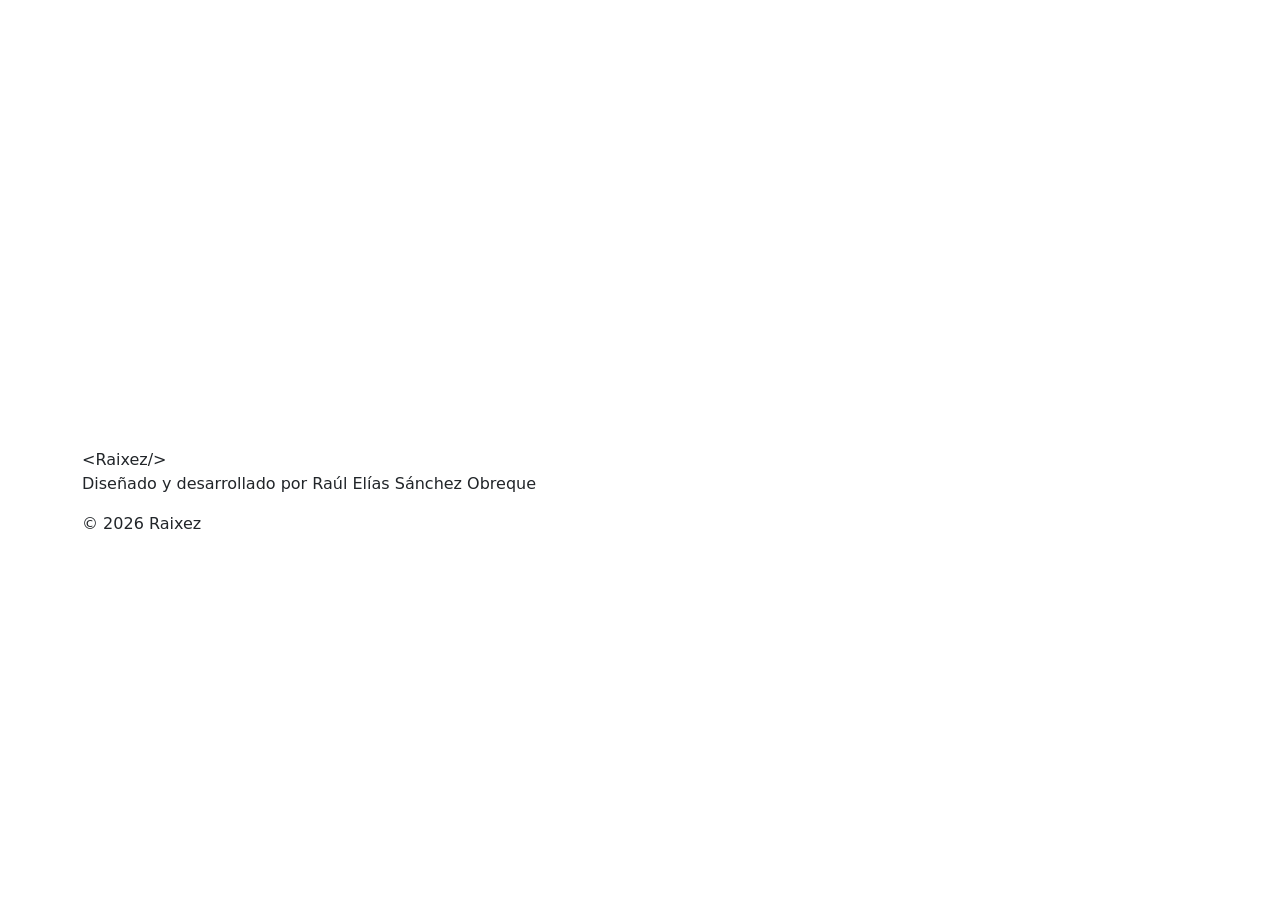
==== contacto.html @ 7dedda92 "fnhvgjksngjknk" ====
<!DOCTYPE html>
<html lang="es">
<head>

    <meta charset="UTF-8">
    <meta name="viewport" content="width=device-width, initial-scale=1.0">

    <title>Contacto | Raixez</title>

    <link
        href="https://fonts.googleapis.com/css2?family=Poppins:wght@300;400;500;600;700;800&display=swap"
        rel="stylesheet"
    >

    <link
        href="https://cdn.jsdelivr.net/npm/bootstrap@5.3.8/dist/css/bootstrap.min.css"
        rel="stylesheet"
        integrity="sha384-sRIl4kxILFvY47J16cr9ZwB07vP4J8+LH7qKQnuqkuIAvNWLzeN8tE5YBujZqJLB"
        crossorigin="anonymous"
    >

    <link
        href="https://cdn.jsdelivr.net/npm/aos@2.3.4/dist/aos.css"
        rel="stylesheet"
    >

    <link rel="stylesheet" href="css/style.css">

</head>

<body data-page="contacto">

    <nav class="navbar navbar-expand-lg navbar-dark fixed-top" id="mainNavbar">

        <div class="container">

            <a class="navbar-brand logo" href="index.html">
                <span>&lt;</span>Raixez<span>/&gt;</span>
            </a>

            <button
                class="navbar-toggler"
                type="button"
                data-bs-toggle="collapse"
                data-bs-target="#menuNavegacion"
            >
                <span class="navbar-toggler-icon"></span>
            </button>

            <div class="collapse navbar-collapse" id="menuNavegacion">

                <ul class="navbar-nav ms-auto">

                    <li class="nav-item">
                        <a class="nav-link" data-page-link="inicio" href="index.html">Inicio</a>
                    </li>

                    <li class="nav-item">
                        <a class="nav-link" data-page-link="sobre-mi" href="sobre-mi.html">Sobre mí</a>
                    </li>

                    <li class="nav-item">
                        <a class="nav-link" data-page-link="habilidades" href="habilidades.html">Habilidades</a>
                    </li>

                    <li class="nav-item">
                        <a class="nav-link" data-page-link="estudios" href="estudios.html">Estudios</a>
                    </li>

                    <li class="nav-item">
                        <a class="nav-link" data-page-link="proyectos" href="proyectos.html">Proyectos</a>
                    </li>

                    <li class="nav-item">
                        <a class="nav-link" data-page-link="galeria" href="galeria.html">Galería</a>
                    </li>

                    <li class="nav-item">
                        <a class="nav-link" data-page-link="contacto" href="contacto.html">Contacto</a>
                    </li>

                </ul>

            </div>

        </div>

    </nav>


    <main class="page-main">

        <section class="content-page">

            <div class="container">

                <div class="page-header" data-aos="fade-down">

                    <p>06 — CONTACTO</p>

                    <h1>
                        Hablemos
                    </h1>

                </div>


                <div class="row g-5 align-items-center">


                    <div
                        class="col-lg-5"
                        data-aos="fade-right"
                    >

                        <div class="contact-intro">

                            <h2>
                                ¿Tienes algún proyecto?
                            </h2>

                            <p>
                                Puedes contactarme a través de
                                cualquiera de mis medios de contacto.
                            </p>

                        </div>

                    </div>


                    <div
                        class="col-lg-7"
                        data-aos="fade-left"
                    >

                        <div class="contact-list">


                            <a
                                href="mailto:raixez.dev@gmail.com"
                                class="contact-card"
                            >

                                <span>
                                    📧
                                </span>

                                <div>

                                    <small>
                                        Gmail
                                    </small>

                                    <p>
                                        raixez.dev@gmail.com
                                    </p>

                                </div>

                            </a>


                            <a
                                href="#"
                                class="contact-card"
                            >

                                <span>
                                    📷
                                </span>

                                <div>

                                    <small>
                                        Instagram
                                    </small>

                                    <p>
                                        @raixez.dev
                                    </p>

                                </div>

                            </a>


                            <a
                                href="#"
                                class="contact-card"
                            >

                                <span>
                                    📘
                                </span>

                                <div>

                                    <small>
                                        Facebook
                                    </small>

                                    <p>
                                        Raixez Dev
                                    </p>

                                </div>

                            </a>


                            <a
                                href="tel:+56912345678"
                                class="contact-card"
                            >

                                <span>
                                    📱
                                </span>

                                <div>

                                    <small>
                                        Teléfono
                                    </small>

                                    <p>
                                        +56 9 1234 5678
                                    </p>

                                </div>

                            </a>

                        </div>

                    </div>

                </div>

            </div>

        </section>

    </main>


    <footer>

        <div class="container">

            <div class="footer-logo">
                &lt;Raixez/&gt;
            </div>

            <p>
                Diseñado y desarrollado por Raúl Elías Sánchez Obreque
            </p>

            <p id="copyright">
                © 2026 Raixez
            </p>

        </div>

    </footer>


    <script
        src="https://cdn.jsdelivr.net/npm/bootstrap@5.3.8/dist/js/bootstrap.bundle.min.js"
        integrity="sha384-FKyoEForCGlyvwx9Hj09JcYn3nv7wiPVlz7YYwJrWVcXK/BmnVDxM+D2scQbITxI"
        crossorigin="anonymous"
    ></script>

    <script src="https://cdn.jsdelivr.net/npm/aos@2.3.4/dist/aos.js"></script>

    <script src="js/script.js"></script>

</body>
</html>
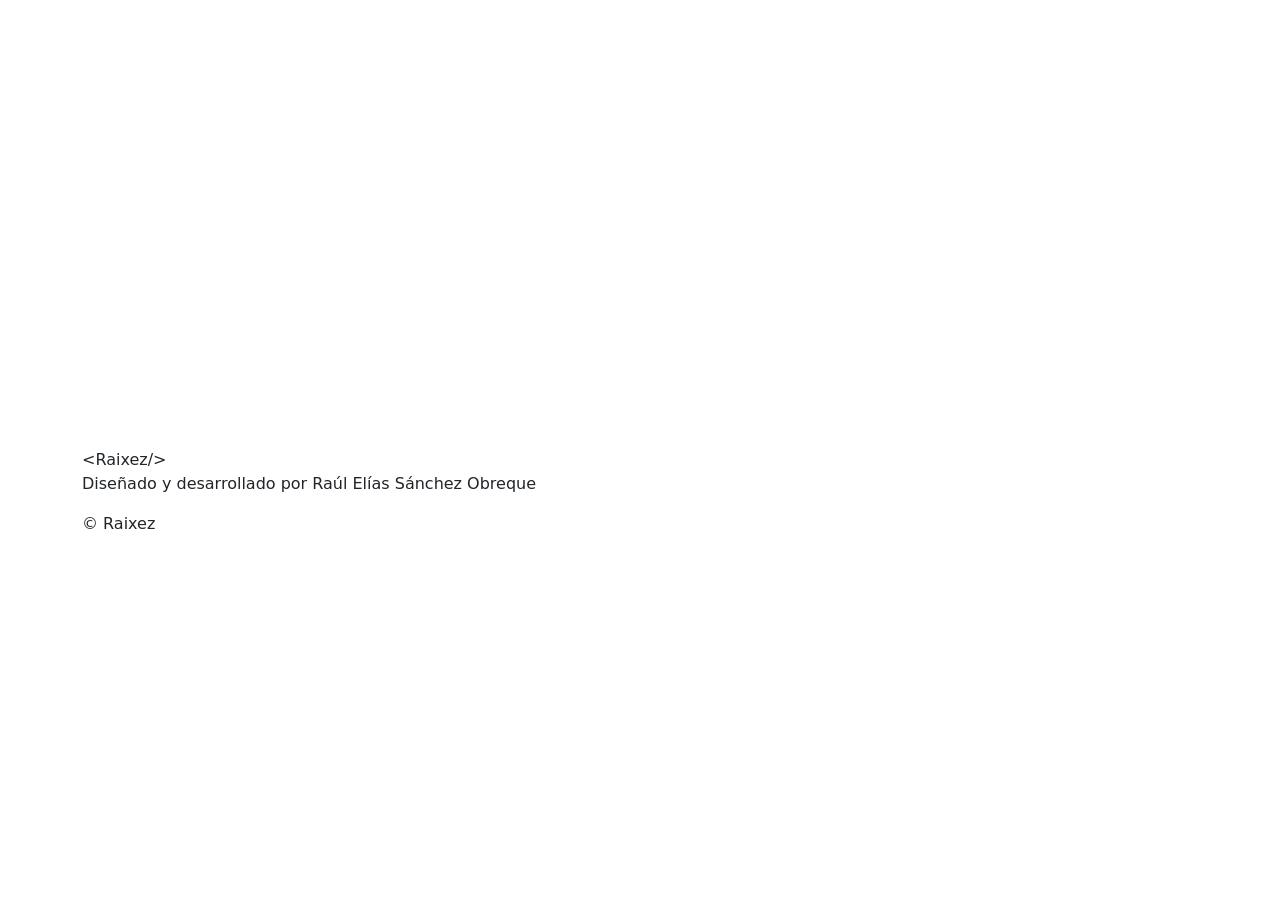
==== commit 8800863c: "FBGGSERG" ====
--- a/contacto.html
+++ b/contacto.html
@@ -1,280 +1,119 @@
 <!DOCTYPE html>
 <html lang="es">
 <head>
+  <meta charset="UTF-8">
+  <meta name="viewport" content="width=device-width, initial-scale=1.0">
 
-    <meta charset="UTF-8">
-    <meta name="viewport" content="width=device-width, initial-scale=1.0">
+  <title>Contacto | Raixez</title>
 
-    <title>Contacto | Raixez</title>
+  <link href="https://fonts.googleapis.com/css2?family=Poppins:wght@300;400;500;600;700;800&display=swap" rel="stylesheet">
+  <link href="https://cdn.jsdelivr.net/npm/bootstrap@5.3.3/dist/css/bootstrap.min.css" rel="stylesheet">
+  <link href="https://cdn.jsdelivr.net/npm/aos@2.3.4/dist/aos.css" rel="stylesheet">
 
-    <link
-        href="https://fonts.googleapis.com/css2?family=Poppins:wght@300;400;500;600;700;800&display=swap"
-        rel="stylesheet"
-    >
-
-    <link
-        href="https://cdn.jsdelivr.net/npm/bootstrap@5.3.8/dist/css/bootstrap.min.css"
-        rel="stylesheet"
-        integrity="sha384-sRIl4kxILFvY47J16cr9ZwB07vP4J8+LH7qKQnuqkuIAvNWLzeN8tE5YBujZqJLB"
-        crossorigin="anonymous"
-    >
-
-    <link
-        href="https://cdn.jsdelivr.net/npm/aos@2.3.4/dist/aos.css"
-        rel="stylesheet"
-    >
-
-    <link rel="stylesheet" href="css/style.css">
-
+  <link rel="stylesheet" href="css/style.css">
 </head>
 
 <body data-page="contacto">
 
-    <nav class="navbar navbar-expand-lg navbar-dark fixed-top" id="mainNavbar">
+  <nav class="navbar navbar-expand-lg navbar-dark fixed-top" id="mainNavbar">
+    <div class="container">
 
-        <div class="container">
+      <a class="navbar-brand logo" href="index.html">
+        <span>&lt;</span>Raixez<span>/&gt;</span>
+      </a>
 
-            <a class="navbar-brand logo" href="index.html">
-                <span>&lt;</span>Raixez<span>/&gt;</span>
-            </a>
+      <button class="navbar-toggler" type="button" data-bs-toggle="collapse" data-bs-target="#menuNavegacion">
+        <span class="navbar-toggler-icon"></span>
+      </button>
 
-            <button
-                class="navbar-toggler"
-                type="button"
-                data-bs-toggle="collapse"
-                data-bs-target="#menuNavegacion"
-            >
-                <span class="navbar-toggler-icon"></span>
-            </button>
+      <div class="collapse navbar-collapse" id="menuNavegacion">
+        <ul class="navbar-nav ms-auto">
+          <li class="nav-item"><a class="nav-link" data-page-link="inicio" href="index.html">Inicio</a></li>
+          <li class="nav-item"><a class="nav-link" data-page-link="sobre-mi" href="sobre-mi.html">Sobre mí</a></li>
+          <li class="nav-item"><a class="nav-link" data-page-link="habilidades" href="habilidades.html">Habilidades</a></li>
+          <li class="nav-item"><a class="nav-link" data-page-link="estudios" href="estudios.html">Estudios</a></li>
+          <li class="nav-item"><a class="nav-link" data-page-link="proyectos" href="proyectos.html">Proyectos</a></li>
+          <li class="nav-item"><a class="nav-link" data-page-link="galeria" href="galeria.html">Galería</a></li>
+          <li class="nav-item"><a class="nav-link" data-page-link="contacto" href="contacto.html">Contacto</a></li>
+        </ul>
+      </div>
 
-            <div class="collapse navbar-collapse" id="menuNavegacion">
+    </div>
+  </nav>
 
-                <ul class="navbar-nav ms-auto">
+  <main class="page-main">
+    <section class="content-page">
+      <div class="container">
 
-                    <li class="nav-item">
-                        <a class="nav-link" data-page-link="inicio" href="index.html">Inicio</a>
-                    </li>
+        <div class="page-header" data-aos="fade-down">
+          <p>06 — CONTACTO</p>
+          <h1>Hablemos</h1>
+        </div>
 
-                    <li class="nav-item">
-                        <a class="nav-link" data-page-link="sobre-mi" href="sobre-mi.html">Sobre mí</a>
-                    </li>
+        <div class="row g-5 align-items-center">
 
-                    <li class="nav-item">
-                        <a class="nav-link" data-page-link="habilidades" href="habilidades.html">Habilidades</a>
-                    </li>
+          <div class="col-lg-5" data-aos="fade-right">
+            <div class="contact-intro">
+              <h2>¿Tienes algún proyecto?</h2>
+              <p>Puedes contactarme a través de cualquiera de mis medios de contacto.</p>
+            </div>
+          </div>
 
-                    <li class="nav-item">
-                        <a class="nav-link" data-page-link="estudios" href="estudios.html">Estudios</a>
-                    </li>
+          <div class="col-lg-7" data-aos="fade-left">
+            <div class="contact-list">
 
-                    <li class="nav-item">
-                        <a class="nav-link" data-page-link="proyectos" href="proyectos.html">Proyectos</a>
-                    </li>
+              <a href="mailto:raixez.dev@gmail.com" class="contact-card">
+                <span>📧</span>
+                <div>
+                  <small>Gmail</small>
+                  <p>raixez.dev@gmail.com</p>
+                </div>
+              </a>
 
-                    <li class="nav-item">
-                        <a class="nav-link" data-page-link="galeria" href="galeria.html">Galería</a>
-                    </li>
+              <a href="#" class="contact-card">
+                <span>📷</span>
+                <div>
+                  <small>Instagram</small>
+                  <p>@raixez.dev</p>
+                </div>
+              </a>
 
-                    <li class="nav-item">
-                        <a class="nav-link" data-page-link="contacto" href="contacto.html">Contacto</a>
-                    </li>
+              <a href="#" class="contact-card">
+                <span>📘</span>
+                <div>
+                  <small>Facebook</small>
+                  <p>Raixez Dev</p>
+                </div>
+              </a>
 
-                </ul>
+              <a href="tel:+56912345678" class="contact-card">
+                <span>📱</span>
+                <div>
+                  <small>Teléfono</small>
+                  <p>+56 9 1234 5678</p>
+                </div>
+              </a>
 
             </div>
+          </div>
 
         </div>
 
-    </nav>
+      </div>
+    </section>
+  </main>
 
+  <footer>
+    <div class="container">
+      <div class="footer-logo">&lt;Raixez/&gt;</div>
+      <p>Diseñado y desarrollado por Raúl Elías Sánchez Obreque</p>
+      <p id="copyright">© Raixez</p>
+    </div>
+  </footer>
 
-    <main class="page-main">
-
-        <section class="content-page">
-
-            <div class="container">
-
-                <div class="page-header" data-aos="fade-down">
-
-                    <p>06 — CONTACTO</p>
-
-                    <h1>
-                        Hablemos
-                    </h1>
-
-                </div>
-
-
-                <div class="row g-5 align-items-center">
-
-
-                    <div
-                        class="col-lg-5"
-                        data-aos="fade-right"
-                    >
-
-                        <div class="contact-intro">
-
-                            <h2>
-                                ¿Tienes algún proyecto?
-                            </h2>
-
-                            <p>
-                                Puedes contactarme a través de
-                                cualquiera de mis medios de contacto.
-                            </p>
-
-                        </div>
-
-                    </div>
-
-
-                    <div
-                        class="col-lg-7"
-                        data-aos="fade-left"
-                    >
-
-                        <div class="contact-list">
-
-
-                            <a
-                                href="mailto:raixez.dev@gmail.com"
-                                class="contact-card"
-                            >
-
-                                <span>
-                                    📧
-                                </span>
-
-                                <div>
-
-                                    <small>
-                                        Gmail
-                                    </small>
-
-                                    <p>
-                                        raixez.dev@gmail.com
-                                    </p>
-
-                                </div>
-
-                            </a>
-
-
-                            <a
-                                href="#"
-                                class="contact-card"
-                            >
-
-                                <span>
-                                    📷
-                                </span>
-
-                                <div>
-
-                                    <small>
-                                        Instagram
-                                    </small>
-
-                                    <p>
-                                        @raixez.dev
-                                    </p>
-
-                                </div>
-
-                            </a>
-
-
-                            <a
-                                href="#"
-                                class="contact-card"
-                            >
-
-                                <span>
-                                    📘
-                                </span>
-
-                                <div>
-
-                                    <small>
-                                        Facebook
-                                    </small>
-
-                                    <p>
-                                        Raixez Dev
-                                    </p>
-
-                                </div>
-
-                            </a>
-
-
-                            <a
-                                href="tel:+56912345678"
-                                class="contact-card"
-                            >
-
-                                <span>
-                                    📱
-                                </span>
-
-                                <div>
-
-                                    <small>
-                                        Teléfono
-                                    </small>
-
-                                    <p>
-                                        +56 9 1234 5678
-                                    </p>
-
-                                </div>
-
-                            </a>
-
-                        </div>
-
-                    </div>
-
-                </div>
-
-            </div>
-
-        </section>
-
-    </main>
-
-
-    <footer>
-
-        <div class="container">
-
-            <div class="footer-logo">
-                &lt;Raixez/&gt;
-            </div>
-
-            <p>
-                Diseñado y desarrollado por Raúl Elías Sánchez Obreque
-            </p>
-
-            <p id="copyright">
-                © 2026 Raixez
-            </p>
-
-        </div>
-
-    </footer>
-
-
-    <script
-        src="https://cdn.jsdelivr.net/npm/bootstrap@5.3.8/dist/js/bootstrap.bundle.min.js"
-        integrity="sha384-FKyoEForCGlyvwx9Hj09JcYn3nv7wiPVlz7YYwJrWVcXK/BmnVDxM+D2scQbITxI"
-        crossorigin="anonymous"
-    ></script>
-
-    <script src="https://cdn.jsdelivr.net/npm/aos@2.3.4/dist/aos.js"></script>
-
-    <script src="js/script.js"></script>
+  <script src="https://cdn.jsdelivr.net/npm/bootstrap@5.3.3/dist/js/bootstrap.bundle.min.js"></script>
+  <script src="https://cdn.jsdelivr.net/npm/aos@2.3.4/dist/aos.js"></script>
+  <script src="js/script.js"></script>
 
 </body>
 </html>
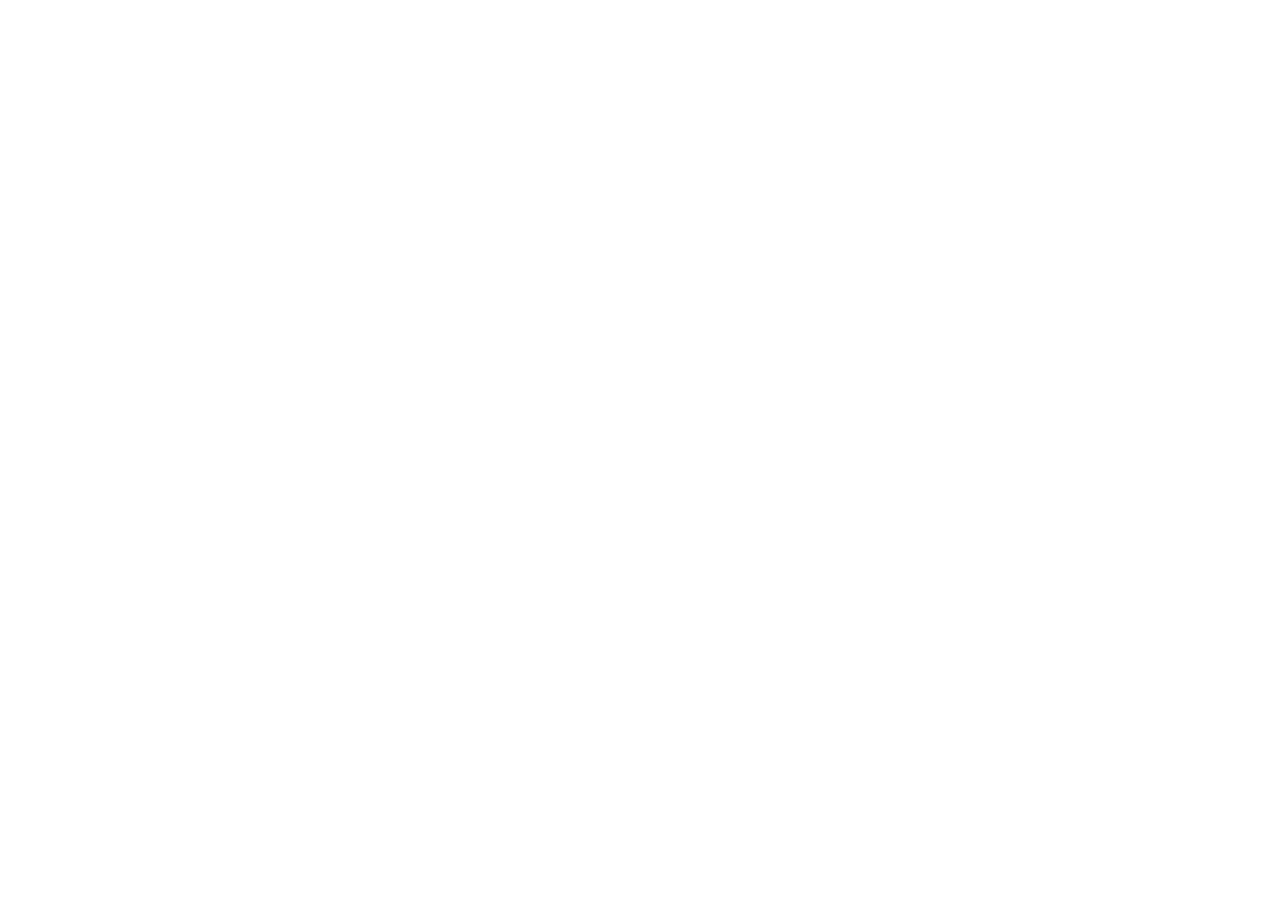
==== commit 0b39d2e1: "guardado 51" ====
--- a/contacto.html
+++ b/contacto.html
@@ -6,9 +6,22 @@
 
   <title>Contacto | Raixez</title>
 
-  <link href="https://fonts.googleapis.com/css2?family=Poppins:wght@300;400;500;600;700;800&display=swap" rel="stylesheet">
-  <link href="https://cdn.jsdelivr.net/npm/bootstrap@5.3.3/dist/css/bootstrap.min.css" rel="stylesheet">
-  <link href="https://cdn.jsdelivr.net/npm/aos@2.3.4/dist/aos.css" rel="stylesheet">
+  <link
+    href="https://fonts.googleapis.com/css2?family=Poppins:wght@300;400;500;600;700;800&display=swap"
+    rel="stylesheet"
+  >
+
+  <link
+    href="https://cdn.jsdelivr.net/npm/bootstrap@5.3.8/dist/css/bootstrap.min.css"
+    rel="stylesheet"
+    integrity="sha384-sRIl4kxILFvY47J16cr9ZwB07vP4J8+LH7qKQnuqkuIAvNWLzeN8tE5YBujZqJLB"
+    crossorigin="anonymous"
+  >
+
+  <link
+    href="https://cdn.jsdelivr.net/npm/aos@2.3.4/dist/aos.css"
+    rel="stylesheet"
+  >
 
   <link rel="stylesheet" href="css/style.css">
 </head>
@@ -17,51 +30,67 @@
 
   <nav class="navbar navbar-expand-lg navbar-dark fixed-top" id="mainNavbar">
     <div class="container">
-
       <a class="navbar-brand logo" href="index.html">
         <span>&lt;</span>Raixez<span>/&gt;</span>
       </a>
 
-      <button class="navbar-toggler" type="button" data-bs-toggle="collapse" data-bs-target="#menuNavegacion">
+      <button
+        class="navbar-toggler"
+        type="button"
+        data-bs-toggle="collapse"
+        data-bs-target="#menuNavegacion"
+      >
         <span class="navbar-toggler-icon"></span>
       </button>
 
       <div class="collapse navbar-collapse" id="menuNavegacion">
         <ul class="navbar-nav ms-auto">
-          <li class="nav-item"><a class="nav-link" data-page-link="inicio" href="index.html">Inicio</a></li>
-          <li class="nav-item"><a class="nav-link" data-page-link="sobre-mi" href="sobre-mi.html">Sobre mí</a></li>
-          <li class="nav-item"><a class="nav-link" data-page-link="habilidades" href="habilidades.html">Habilidades</a></li>
-          <li class="nav-item"><a class="nav-link" data-page-link="estudios" href="estudios.html">Estudios</a></li>
-          <li class="nav-item"><a class="nav-link" data-page-link="proyectos" href="proyectos.html">Proyectos</a></li>
-          <li class="nav-item"><a class="nav-link" data-page-link="galeria" href="galeria.html">Galería</a></li>
-          <li class="nav-item"><a class="nav-link" data-page-link="contacto" href="contacto.html">Contacto</a></li>
+          <li class="nav-item">
+            <a class="nav-link" data-page-link="inicio" href="index.html">Inicio</a>
+          </li>
+          <li class="nav-item">
+            <a class="nav-link" data-page-link="sobre-mi" href="sobre-mi.html">Sobre mí</a>
+          </li>
+          <li class="nav-item">
+            <a class="nav-link" data-page-link="habilidades" href="habilidades.html">Habilidades</a>
+          </li>
+          <li class="nav-item">
+            <a class="nav-link" data-page-link="estudios" href="estudios.html">Estudios</a>
+          </li>
+          <li class="nav-item">
+            <a class="nav-link" data-page-link="proyectos" href="proyectos.html">Proyectos</a>
+          </li>
+          <li class="nav-item">
+            <a class="nav-link" data-page-link="galeria" href="galeria.html">Galería</a>
+          </li>
+          <li class="nav-item">
+            <a class="nav-link" data-page-link="contacto" href="contacto.html">Contacto</a>
+          </li>
         </ul>
       </div>
-
     </div>
   </nav>
 
   <main class="page-main">
     <section class="content-page">
       <div class="container">
-
         <div class="page-header" data-aos="fade-down">
           <p>06 — CONTACTO</p>
           <h1>Hablemos</h1>
         </div>
 
         <div class="row g-5 align-items-center">
-
           <div class="col-lg-5" data-aos="fade-right">
             <div class="contact-intro">
               <h2>¿Tienes algún proyecto?</h2>
-              <p>Puedes contactarme a través de cualquiera de mis medios de contacto.</p>
+              <p>
+                Puedes contactarme a través de cualquiera de mis medios de contacto.
+              </p>
             </div>
           </div>
 
           <div class="col-lg-7" data-aos="fade-left">
             <div class="contact-list">
-
               <a href="mailto:raixez.dev@gmail.com" class="contact-card">
                 <span>📧</span>
                 <div>
@@ -93,27 +122,33 @@
                   <p>+56 9 1234 5678</p>
                 </div>
               </a>
-
             </div>
           </div>
-
         </div>
-
       </div>
     </section>
   </main>
 
-  <footer>
+  <footer data-aos="fade-up">
     <div class="container">
       <div class="footer-logo">&lt;Raixez/&gt;</div>
-      <p>Diseñado y desarrollado por Raúl Elías Sánchez Obreque</p>
-      <p id="copyright">© Raixez</p>
+
+      <div class="footer-info">
+        <p class="footer-name">Raúl Elías Sánchez Obreque</p>
+        <p class="footer-course"><span>Curso:</span> 4° Medio — Especialidad Programación</p>
+        <p class="footer-phone"><span>Teléfono:</span> <a href="tel:+56912345678">+56 9 1234 5678</a></p>
+      </div>
+
+      <p id="copyright">© 2026 Raixez. Todos los derechos reservados.</p>
     </div>
   </footer>
 
-  <script src="https://cdn.jsdelivr.net/npm/bootstrap@5.3.3/dist/js/bootstrap.bundle.min.js"></script>
+  <script
+    src="https://cdn.jsdelivr.net/npm/bootstrap@5.3.8/dist/js/bootstrap.bundle.min.js"
+    integrity="sha384-FKyoEForCGlyvwx9Hj09JcYn3nv7wiPVlz7YYwJrWVcXK/BmnVDxM+D2scQbITxI"
+    crossorigin="anonymous"
+  ></script>
   <script src="https://cdn.jsdelivr.net/npm/aos@2.3.4/dist/aos.js"></script>
   <script src="js/script.js"></script>
-
 </body>
 </html>
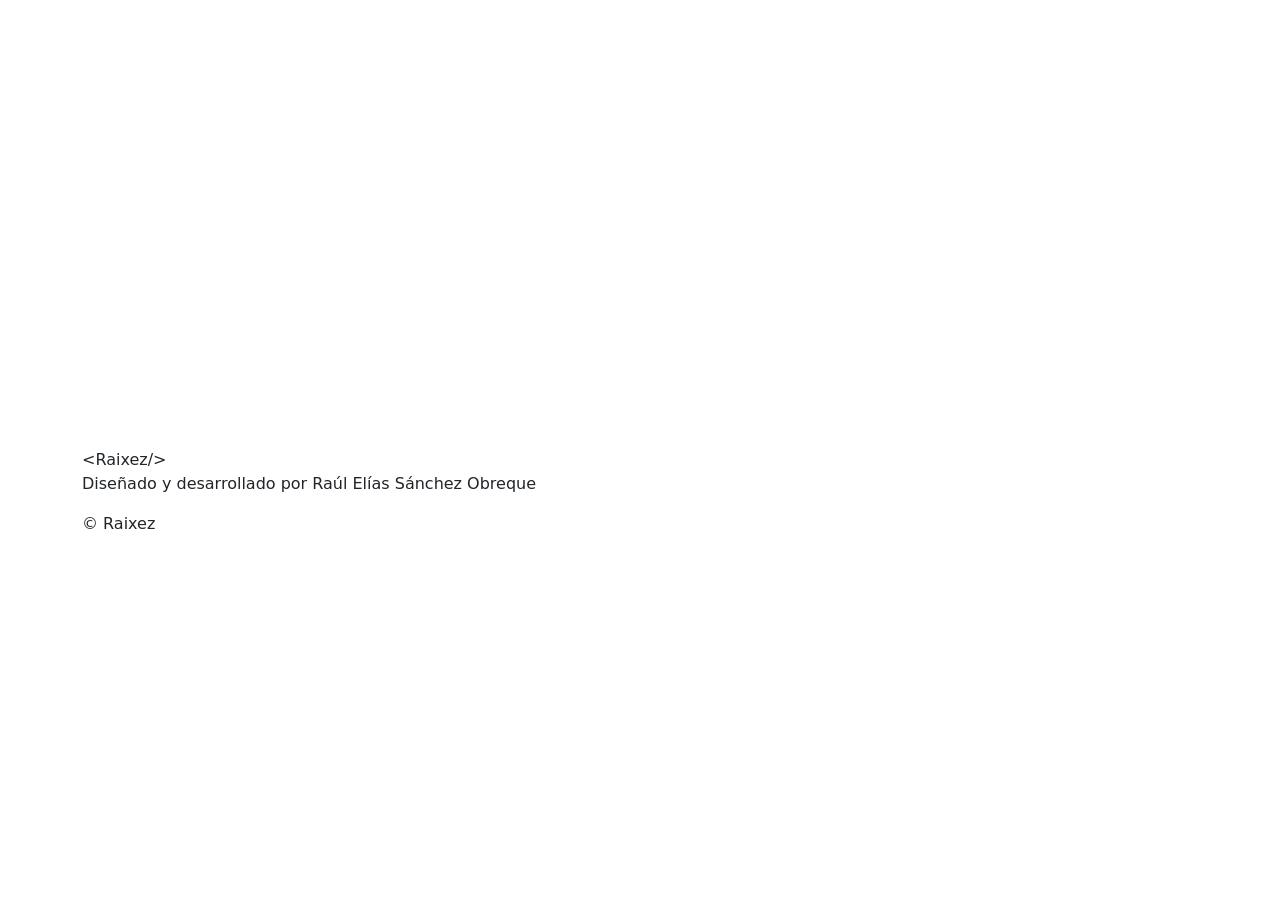
==== commit da5daeb0: "guardado 52" ====
--- a/contacto.html
+++ b/contacto.html
@@ -6,22 +6,9 @@
 
   <title>Contacto | Raixez</title>
 
-  <link
-    href="https://fonts.googleapis.com/css2?family=Poppins:wght@300;400;500;600;700;800&display=swap"
-    rel="stylesheet"
-  >
-
-  <link
-    href="https://cdn.jsdelivr.net/npm/bootstrap@5.3.8/dist/css/bootstrap.min.css"
-    rel="stylesheet"
-    integrity="sha384-sRIl4kxILFvY47J16cr9ZwB07vP4J8+LH7qKQnuqkuIAvNWLzeN8tE5YBujZqJLB"
-    crossorigin="anonymous"
-  >
-
-  <link
-    href="https://cdn.jsdelivr.net/npm/aos@2.3.4/dist/aos.css"
-    rel="stylesheet"
-  >
+  <link href="https://fonts.googleapis.com/css2?family=Poppins:wght@300;400;500;600;700;800&display=swap" rel="stylesheet">
+  <link href="https://cdn.jsdelivr.net/npm/bootstrap@5.3.3/dist/css/bootstrap.min.css" rel="stylesheet">
+  <link href="https://cdn.jsdelivr.net/npm/aos@2.3.4/dist/aos.css" rel="stylesheet">
 
   <link rel="stylesheet" href="css/style.css">
 </head>
@@ -30,67 +17,51 @@
 
   <nav class="navbar navbar-expand-lg navbar-dark fixed-top" id="mainNavbar">
     <div class="container">
+
       <a class="navbar-brand logo" href="index.html">
         <span>&lt;</span>Raixez<span>/&gt;</span>
       </a>
 
-      <button
-        class="navbar-toggler"
-        type="button"
-        data-bs-toggle="collapse"
-        data-bs-target="#menuNavegacion"
-      >
+      <button class="navbar-toggler" type="button" data-bs-toggle="collapse" data-bs-target="#menuNavegacion">
         <span class="navbar-toggler-icon"></span>
       </button>
 
       <div class="collapse navbar-collapse" id="menuNavegacion">
         <ul class="navbar-nav ms-auto">
-          <li class="nav-item">
-            <a class="nav-link" data-page-link="inicio" href="index.html">Inicio</a>
-          </li>
-          <li class="nav-item">
-            <a class="nav-link" data-page-link="sobre-mi" href="sobre-mi.html">Sobre mí</a>
-          </li>
-          <li class="nav-item">
-            <a class="nav-link" data-page-link="habilidades" href="habilidades.html">Habilidades</a>
-          </li>
-          <li class="nav-item">
-            <a class="nav-link" data-page-link="estudios" href="estudios.html">Estudios</a>
-          </li>
-          <li class="nav-item">
-            <a class="nav-link" data-page-link="proyectos" href="proyectos.html">Proyectos</a>
-          </li>
-          <li class="nav-item">
-            <a class="nav-link" data-page-link="galeria" href="galeria.html">Galería</a>
-          </li>
-          <li class="nav-item">
-            <a class="nav-link" data-page-link="contacto" href="contacto.html">Contacto</a>
-          </li>
+          <li class="nav-item"><a class="nav-link" data-page-link="inicio" href="index.html">Inicio</a></li>
+          <li class="nav-item"><a class="nav-link" data-page-link="sobre-mi" href="sobre-mi.html">Sobre mí</a></li>
+          <li class="nav-item"><a class="nav-link" data-page-link="habilidades" href="habilidades.html">Habilidades</a></li>
+          <li class="nav-item"><a class="nav-link" data-page-link="estudios" href="estudios.html">Estudios</a></li>
+          <li class="nav-item"><a class="nav-link" data-page-link="proyectos" href="proyectos.html">Proyectos</a></li>
+          <li class="nav-item"><a class="nav-link" data-page-link="galeria" href="galeria.html">Galería</a></li>
+          <li class="nav-item"><a class="nav-link" data-page-link="contacto" href="contacto.html">Contacto</a></li>
         </ul>
       </div>
+
     </div>
   </nav>
 
   <main class="page-main">
     <section class="content-page">
       <div class="container">
+
         <div class="page-header" data-aos="fade-down">
           <p>06 — CONTACTO</p>
           <h1>Hablemos</h1>
         </div>
 
         <div class="row g-5 align-items-center">
+
           <div class="col-lg-5" data-aos="fade-right">
             <div class="contact-intro">
               <h2>¿Tienes algún proyecto?</h2>
-              <p>
-                Puedes contactarme a través de cualquiera de mis medios de contacto.
-              </p>
+              <p>Puedes contactarme a través de cualquiera de mis medios de contacto.</p>
             </div>
           </div>
 
           <div class="col-lg-7" data-aos="fade-left">
             <div class="contact-list">
+
               <a href="mailto:raixez.dev@gmail.com" class="contact-card">
                 <span>📧</span>
                 <div>
@@ -122,33 +93,27 @@
                   <p>+56 9 1234 5678</p>
                 </div>
               </a>
+
             </div>
           </div>
+
         </div>
+
       </div>
     </section>
   </main>
 
-  <footer data-aos="fade-up">
+  <footer>
     <div class="container">
       <div class="footer-logo">&lt;Raixez/&gt;</div>
-
-      <div class="footer-info">
-        <p class="footer-name">Raúl Elías Sánchez Obreque</p>
-        <p class="footer-course"><span>Curso:</span> 4° Medio — Especialidad Programación</p>
-        <p class="footer-phone"><span>Teléfono:</span> <a href="tel:+56912345678">+56 9 1234 5678</a></p>
-      </div>
-
-      <p id="copyright">© 2026 Raixez. Todos los derechos reservados.</p>
+      <p>Diseñado y desarrollado por Raúl Elías Sánchez Obreque</p>
+      <p id="copyright">© Raixez</p>
     </div>
   </footer>
 
-  <script
-    src="https://cdn.jsdelivr.net/npm/bootstrap@5.3.8/dist/js/bootstrap.bundle.min.js"
-    integrity="sha384-FKyoEForCGlyvwx9Hj09JcYn3nv7wiPVlz7YYwJrWVcXK/BmnVDxM+D2scQbITxI"
-    crossorigin="anonymous"
-  ></script>
+  <script src="https://cdn.jsdelivr.net/npm/bootstrap@5.3.3/dist/js/bootstrap.bundle.min.js"></script>
   <script src="https://cdn.jsdelivr.net/npm/aos@2.3.4/dist/aos.js"></script>
   <script src="js/script.js"></script>
+
 </body>
 </html>
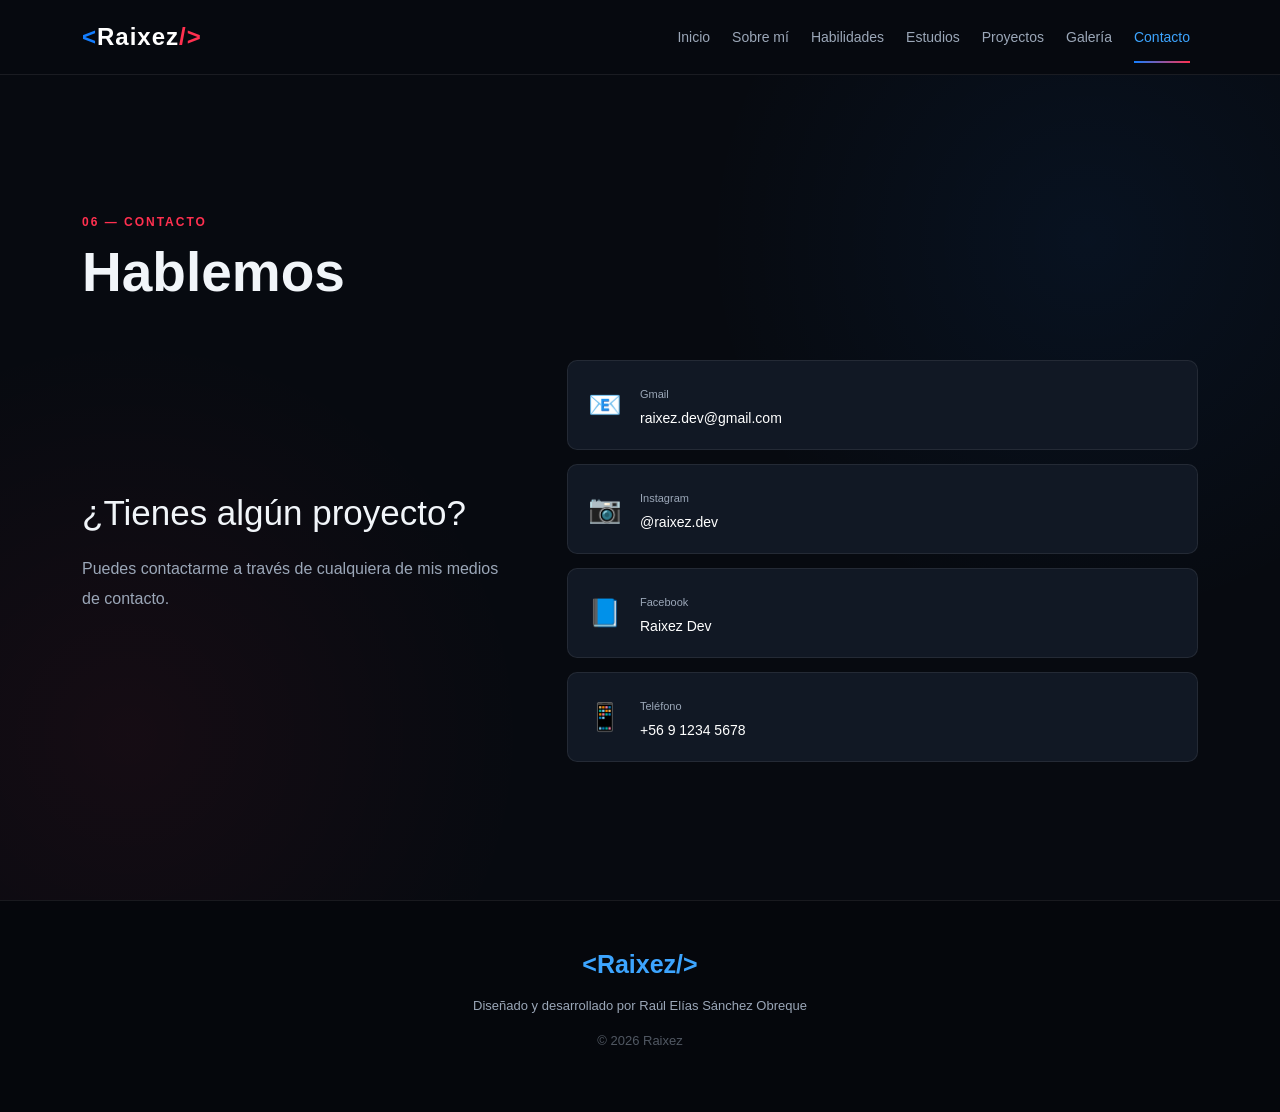
==== commit 473d4f9c: "Fix case sensitivity in CSS and JS file paths" ====
--- a/contacto.html
+++ b/contacto.html
@@ -10,7 +10,7 @@
   <link href="https://cdn.jsdelivr.net/npm/bootstrap@5.3.3/dist/css/bootstrap.min.css" rel="stylesheet">
   <link href="https://cdn.jsdelivr.net/npm/aos@2.3.4/dist/aos.css" rel="stylesheet">
 
-  <link rel="stylesheet" href="css/style.css">
+  <link rel="stylesheet" href="CSS/style.css">
 </head>
 
 <body data-page="contacto">
@@ -113,7 +113,7 @@
 
   <script src="https://cdn.jsdelivr.net/npm/bootstrap@5.3.3/dist/js/bootstrap.bundle.min.js"></script>
   <script src="https://cdn.jsdelivr.net/npm/aos@2.3.4/dist/aos.js"></script>
-  <script src="js/script.js"></script>
+  <script src="JS/script.js"></script>
 
 </body>
-</html>+</html>
--- a/CSS/style.css
+++ b/CSS/style.css
@@ -0,0 +1,917 @@
+/* ==================================================
+   RAIXEZ PORTFOLIO - ESTILOS GENERALES Y HABILIDADES
+   ================================================== */
+
+/* VARIABLES */
+:root {
+  --background: #070a10;
+  --background-2: #0c111a;
+  --card: #111824;
+
+  --blue: #147eff;
+  --blue-light: #3da5ff;
+
+  --red: #ff304f;
+  --red-dark: #b71835;
+
+  --text: #f1f5f9;
+  --text-gray: #9ba7b8;
+
+  --border: rgba(255, 255, 255, 0.08);
+}
+
+/* GENERAL */
+* {
+  margin: 0;
+  padding: 0;
+  box-sizing: border-box;
+}
+
+html {
+  scroll-behavior: smooth;
+}
+
+body {
+  font-family: "Poppins", sans-serif;
+  background: var(--background);
+  color: var(--text);
+  overflow-x: hidden;
+}
+
+a {
+  text-decoration: none;
+}
+
+p {
+  margin-bottom: 1rem;
+}
+
+/* NAVBAR */
+.navbar {
+  min-height: 75px;
+  background: rgba(7, 10, 16, 0.92);
+  backdrop-filter: blur(15px);
+  border-bottom: 1px solid var(--border);
+  transition: background-color 0.3s ease, box-shadow 0.3s ease;
+}
+
+.navbar.scrolled {
+  background: rgba(7, 10, 16, 0.98);
+  box-shadow: 0 4px 20px rgba(0, 0, 0, 0.5);
+}
+
+.logo {
+  font-size: 24px;
+  font-weight: 800;
+  letter-spacing: 1px;
+}
+
+.logo span:first-child {
+  color: var(--blue);
+}
+
+.logo span:last-child {
+  color: var(--red);
+}
+
+.navbar .nav-link {
+  position: relative;
+  color: var(--text-gray) !important;
+  font-size: 14px;
+  margin-left: 6px;
+  transition: 0.3s;
+}
+
+.navbar .nav-link:hover {
+  color: white !important;
+}
+
+.navbar .nav-link.active {
+  color: var(--blue-light) !important;
+}
+
+.navbar .nav-link.active::after {
+  content: "";
+  position: absolute;
+  left: 8px;
+  right: 8px;
+  bottom: -7px;
+  height: 2px;
+  background: linear-gradient(90deg, var(--blue), var(--red));
+}
+
+/* INICIO */
+.home-section {
+  min-height: 100vh;
+  padding: 150px 0 100px;
+  display: flex;
+  align-items: center;
+  background:
+    radial-gradient(circle at 10% 20%, rgba(20, 126, 255, 0.11), transparent 32%),
+    radial-gradient(circle at 90% 80%, rgba(255, 48, 79, 0.09), transparent 30%);
+}
+
+.small-title {
+  color: var(--blue-light);
+  font-size: 14px;
+  font-weight: 700;
+  letter-spacing: 3px;
+}
+
+.hero-title {
+  font-size: clamp(42px, 7vw, 78px);
+  line-height: 1.05;
+  font-weight: 800;
+  margin: 15px 0;
+}
+
+.hero-title span {
+  background: linear-gradient(90deg, var(--blue), var(--red));
+  -webkit-background-clip: text;
+  -webkit-text-fill-color: transparent;
+  background-size: 200% auto;
+  animation: gradientMove 5s linear infinite;
+}
+
+@keyframes gradientMove {
+  0% {
+    background-position: 0% center;
+  }
+  100% {
+    background-position: 200% center;
+  }
+}
+
+.hero-subtitle {
+  font-size: 23px;
+  font-weight: 400;
+  color: var(--text-gray);
+  margin-bottom: 25px;
+}
+
+.hero-text {
+  max-width: 650px;
+  color: var(--text-gray);
+  line-height: 1.8;
+}
+
+.hero-actions {
+  display: flex;
+  flex-wrap: wrap;
+  gap: 15px;
+  margin-top: 30px;
+}
+
+/* BOTONES */
+.btn-primary-custom {
+  background: var(--blue);
+  border: 1px solid var(--blue);
+  color: white;
+  padding: 12px 25px;
+  border-radius: 7px;
+  font-weight: 600;
+  transition: 0.3s;
+}
+
+.btn-primary-custom:hover {
+  background: var(--blue-light);
+  border-color: var(--blue-light);
+  color: white;
+  transform: translateY(-3px);
+}
+
+.btn-outline-custom {
+  border: 1px solid var(--border);
+  color: white;
+  padding: 12px 25px;
+  border-radius: 7px;
+  font-weight: 600;
+  transition: 0.3s;
+}
+
+.btn-outline-custom:hover {
+  border-color: var(--red);
+  color: var(--red);
+  transform: translateY(-3px);
+}
+
+/* FOTO */
+.profile-circle {
+  width: 340px;
+  height: 340px;
+  margin: auto;
+  border-radius: 50%;
+  background: var(--card);
+  border: 2px solid var(--blue);
+  display: flex;
+  align-items: center;
+  justify-content: center;
+  position: relative;
+  overflow: hidden;
+  box-shadow: 0 0 60px rgba(20, 126, 255, 0.18);
+}
+
+.profile-circle::after {
+  content: "";
+  position: absolute;
+  width: 100%;
+  height: 100%;
+  border-radius: 50%;
+  border: 2px solid var(--red);
+  top: 12px;
+  left: 12px;
+  opacity: 0.45;
+}
+
+.profile-circle img {
+  width: 100%;
+  height: 100%;
+  object-fit: cover;
+  position: relative;
+  z-index: 3;
+}
+
+.profile-placeholder {
+  position: relative;
+  z-index: 2;
+  text-align: center;
+  color: var(--text-gray);
+}
+
+.profile-camera {
+  font-size: 55px;
+  margin-bottom: 10px;
+}
+
+/* NAVEGACIÓN DE TARJETAS */
+.navigation-section {
+  padding: 100px 0;
+  background: var(--background-2);
+  border-top: 1px solid var(--border);
+}
+
+.section-title {
+  margin-bottom: 50px;
+}
+
+.section-title p {
+  color: var(--red);
+  font-size: 12px;
+  font-weight: 700;
+  letter-spacing: 2px;
+  margin-bottom: 8px;
+}
+
+.section-title h2 {
+  font-size: 42px;
+}
+
+.navigation-card {
+  position: relative;
+  display: block;
+  height: 100%;
+  min-height: 210px;
+  padding: 30px;
+  background: var(--card);
+  border: 1px solid var(--border);
+  border-radius: 12px;
+  color: var(--text);
+  overflow: hidden;
+  transition: transform 0.3s, border-color 0.3s;
+}
+
+.navigation-card::before {
+  content: "";
+  position: absolute;
+  width: 100px;
+  height: 100px;
+  background: var(--blue);
+  filter: blur(65px);
+  opacity: 0;
+  right: -20px;
+  bottom: -30px;
+  transition: 0.3s;
+}
+
+.navigation-card:hover {
+  transform: translateY(-8px);
+  border-color: var(--blue);
+  color: white;
+}
+
+.navigation-card:hover::before {
+  opacity: 0.18;
+}
+
+.navigation-icon {
+  display: block;
+  font-size: 35px;
+  margin-bottom: 15px;
+}
+
+.navigation-card h3 {
+  font-size: 22px;
+  margin-bottom: 10px;
+}
+
+.navigation-card p {
+  color: var(--text-gray);
+  font-size: 13px;
+  line-height: 1.7;
+  max-width: 300px;
+}
+
+.navigation-arrow {
+  position: absolute;
+  right: 25px;
+  bottom: 20px;
+  color: var(--blue-light);
+  font-size: 25px;
+}
+
+/* PÁGINAS INTERNAS */
+.page-main {
+  padding-top: 75px;
+}
+
+.content-page {
+  min-height: calc(100vh - 75px);
+  padding: 90px 0;
+  display: flex;
+  align-items: center;
+  background:
+    radial-gradient(circle at 85% 20%, rgba(20, 126, 255, 0.07), transparent 30%),
+    radial-gradient(circle at 10% 80%, rgba(255, 48, 79, 0.06), transparent 30%);
+}
+
+.page-header {
+  margin-bottom: 55px;
+}
+
+.page-header p {
+  color: var(--red);
+  font-size: 12px;
+  letter-spacing: 2px;
+  font-weight: 700;
+  margin-bottom: 8px;
+}
+
+.page-header h1 {
+  font-size: clamp(38px, 5vw, 55px);
+  font-weight: 700;
+  margin: 0;
+}
+
+/* SOBRE MÍ */
+.content-box {
+  max-width: 760px;
+}
+
+.content-box h2 {
+  font-size: 30px;
+  margin-bottom: 25px;
+}
+
+.content-box p {
+  color: var(--text-gray);
+  line-height: 1.9;
+}
+
+.highlight-box {
+  background: var(--card);
+  border: 1px solid var(--border);
+  border-left: 3px solid var(--blue);
+  border-radius: 12px;
+  padding: 40px;
+}
+
+.highlight-icon {
+  font-size: 45px;
+  margin-bottom: 15px;
+}
+
+.highlight-box h3 {
+  font-size: 25px;
+  margin-bottom: 15px;
+}
+
+.highlight-box p {
+  color: var(--text-gray);
+  line-height: 1.8;
+}
+
+/* HABILIDADES */
+.skill-card-large {
+  height: 100%;
+  min-height: 270px;
+  background: var(--card);
+  border: 1px solid var(--border);
+  border-radius: 12px;
+  padding: 30px;
+  transition: 0.3s;
+  display: flex;
+  flex-direction: column;
+  align-items: flex-start;
+}
+
+.skill-card-large:hover {
+  transform: translateY(-7px);
+  border-color: var(--blue);
+}
+
+.skill-icon {
+  width: 55px;
+  height: 55px;
+  margin-bottom: 18px;
+  display: flex;
+  align-items: center;
+  justify-content: center;
+  border-radius: 12px;
+  background: rgba(20, 126, 255, 0.10);
+  color: var(--blue-light);
+  font-size: 24px;
+  font-weight: 700;
+}
+
+.skill-icon img {
+  width: 28px;
+  height: 28px;
+  object-fit: contain;
+}
+
+.skill-card-large h3 {
+  font-size: 22px;
+  margin-bottom: 8px;
+}
+
+.skill-card-large p {
+  margin-top: 18px;
+  color: var(--text-gray);
+  line-height: 1.7;
+  font-size: 14px;
+}
+
+.level {
+  display: inline-block;
+  font-size: 10px;
+  font-weight: 700;
+  letter-spacing: 1px;
+  padding: 6px 12px;
+  border-radius: 20px;
+  text-transform: uppercase;
+}
+
+.level.intermediate {
+  color: var(--blue-light);
+  border: 1px solid rgba(20, 126, 255, 0.3);
+  background: rgba(20, 126, 255, 0.08);
+}
+
+.level.basic {
+  color: var(--red);
+  border: 1px solid rgba(255, 48, 79, 0.3);
+  background: rgba(255, 48, 79, 0.07);
+}
+
+.level.learning {
+  color: #c3cbd7;
+  border: 1px solid rgba(255, 255, 255, 0.15);
+  background: rgba(255, 255, 255, 0.04);
+}
+
+.wide-skill-card {
+  height: 100%;
+  background: var(--card);
+  border: 1px solid var(--border);
+  border-radius: 12px;
+  padding: 30px;
+}
+
+.wide-skill-card h3 {
+  font-size: 24px;
+  margin-bottom: 15px;
+}
+
+.wide-skill-card p {
+  color: var(--text-gray);
+  line-height: 1.8;
+}
+
+.technology-list {
+  display: flex;
+  flex-wrap: wrap;
+  gap: 10px;
+  margin: 20px 0;
+}
+
+.technology {
+  display: inline-block;
+  color: var(--blue-light);
+  border: 1px solid rgba(20, 126, 255, 0.3);
+  background: rgba(20, 126, 255, 0.08);
+  padding: 7px 12px;
+  border-radius: 20px;
+  font-size: 12px;
+}
+
+.framework-highlight {
+  border-left: 3px solid var(--red);
+  background: rgba(255, 48, 79, 0.05);
+  border-radius: 5px;
+  padding: 15px;
+  margin-top: 20px;
+  color: var(--text-gray);
+}
+
+.framework-highlight span {
+  display: block;
+  color: var(--red);
+  font-weight: 700;
+  margin-top: 5px;
+}
+
+/* ESTUDIOS */
+.study-card-large {
+  height: 100%;
+  background: var(--card);
+  border: 1px solid var(--border);
+  border-radius: 12px;
+  padding: 35px;
+  transition: 0.3s;
+}
+
+.study-card-large:hover {
+  transform: translateY(-7px);
+  border-color: rgba(20, 126, 255, 0.4);
+}
+
+.study-icon {
+  width: 60px;
+  height: 60px;
+  display: flex;
+  align-items: center;
+  justify-content: center;
+  background: rgba(20, 126, 255, 0.1);
+  border-radius: 12px;
+  font-size: 28px;
+  margin-bottom: 20px;
+}
+
+.study-icon.red {
+  background: rgba(255, 48, 79, 0.1);
+}
+
+.study-date {
+  color: var(--blue-light);
+  font-size: 10px;
+  font-weight: 700;
+  letter-spacing: 2px;
+}
+
+.study-card-large h2 {
+  font-size: 25px;
+  margin: 8px 0;
+}
+
+.study-card-large h3 {
+  font-size: 15px;
+  font-weight: 400;
+  color: var(--text-gray);
+  margin-bottom: 18px;
+}
+
+.study-card-large p {
+  color: var(--text-gray);
+  line-height: 1.8;
+  font-size: 14px;
+}
+
+.study-status {
+  display: inline-block;
+  margin-top: 8px;
+  padding: 6px 10px;
+  border-radius: 20px;
+  font-size: 10px;
+  color: var(--blue-light);
+  border: 1px solid rgba(20, 126, 255, 0.3);
+}
+
+.study-tags {
+  display: flex;
+  flex-wrap: wrap;
+  gap: 8px;
+  margin-top: 20px;
+}
+
+.study-tags span {
+  color: var(--blue-light);
+  background: rgba(20, 126, 255, 0.08);
+  padding: 6px 10px;
+  border-radius: 20px;
+  font-size: 11px;
+}
+
+.english-level {
+  display: inline-block;
+  color: var(--red);
+  border: 1px solid rgba(255, 48, 79, 0.3);
+  padding: 8px 15px;
+  border-radius: 20px;
+  font-weight: 700;
+  font-size: 12px;
+  margin-top: 10px;
+}
+
+/* PROYECTOS */
+.project-card-large {
+  background: var(--card);
+  border: 1px solid var(--border);
+  border-radius: 15px;
+  overflow: hidden;
+}
+
+.project-image-large {
+  min-height: 410px;
+  height: 100%;
+  background: #080d15;
+}
+
+.project-placeholder {
+  min-height: 410px;
+  height: 100%;
+  display: flex;
+  flex-direction: column;
+  justify-content: center;
+  align-items: center;
+  gap: 15px;
+  color: var(--blue-light);
+  font-size: 65px;
+}
+
+.project-placeholder span {
+  color: var(--text-gray);
+  font-size: 14px;
+}
+
+.project-information-large {
+  padding: 45px;
+}
+
+.project-status {
+  color: var(--red);
+  font-size: 10px;
+  letter-spacing: 2px;
+  font-weight: 700;
+}
+
+.project-information-large h2 {
+  font-size: 40px;
+  margin: 15px 0 20px;
+}
+
+.project-information-large p {
+  color: var(--text-gray);
+  line-height: 1.8;
+  font-size: 14px;
+}
+
+.future-project {
+  min-height: 190px;
+  background: var(--card);
+  border: 1px solid var(--border);
+  border-radius: 12px;
+  padding: 30px;
+}
+
+.future-project > span {
+  color: var(--red);
+  font-size: 10px;
+  letter-spacing: 2px;
+  font-weight: 700;
+}
+
+.future-project h3 {
+  margin: 12px 0;
+}
+
+.future-project p {
+  color: var(--text-gray);
+  font-size: 14px;
+}
+
+/* GALERÍA */
+.gallery-carousel {
+  background: var(--card);
+  border: 1px solid var(--border);
+  border-radius: 15px;
+  overflow: hidden;
+}
+
+.gallery-slide {
+  height: 500px;
+  display: flex;
+  align-items: center;
+  justify-content: center;
+  background: #080d15;
+}
+
+.gallery-placeholder {
+  color: var(--text-gray);
+  display: flex;
+  align-items: center;
+  justify-content: center;
+  flex-direction: column;
+  gap: 12px;
+  font-size: 14px;
+}
+
+.gallery-placeholder span {
+  color: var(--blue-light);
+  font-size: 55px;
+}
+
+/* CONTACTO */
+.contact-intro h2 {
+  font-size: 35px;
+  margin-bottom: 20px;
+}
+
+.contact-intro p {
+  color: var(--text-gray);
+  line-height: 1.9;
+}
+
+.contact-list {
+  display: flex;
+  flex-direction: column;
+  gap: 14px;
+}
+
+.contact-card {
+  display: flex;
+  align-items: center;
+  gap: 18px;
+  padding: 20px;
+  background: var(--card);
+  border: 1px solid var(--border);
+  border-radius: 10px;
+  color: white;
+  transition: 0.3s;
+}
+
+.contact-card:hover {
+  border-color: var(--blue);
+  transform: translateX(7px);
+}
+
+.contact-card > span {
+  font-size: 27px;
+}
+
+.contact-card small {
+  color: var(--text-gray);
+  font-size: 11px;
+}
+
+.contact-card p {
+  margin: 3px 0 0;
+  font-size: 14px;
+}
+
+/* FOOTER */
+footer {
+  padding: 45px 0;
+  text-align: center;
+  background: #05070c;
+  border-top: 1px solid var(--border);
+}
+
+.footer-logo {
+  color: var(--blue-light);
+  font-size: 25px;
+  font-weight: 800;
+  margin-bottom: 12px;
+}
+
+footer p {
+  color: var(--text-gray);
+  font-size: 13px;
+}
+
+#copyright {
+  opacity: 0.5;
+}
+
+/* RESPONSIVE */
+@media (max-width: 991px) {
+  .navbar .nav-link {
+    margin-left: 0;
+    padding: 10px 0;
+  }
+
+  .navbar .nav-link.active::after {
+    display: none;
+  }
+
+  .home-section {
+    padding-top: 130px;
+    padding-bottom: 80px;
+  }
+
+  .profile-circle {
+    width: 280px;
+    height: 280px;
+  }
+
+  .content-page {
+    min-height: auto;
+    padding: 100px 0;
+  }
+
+  .project-information-large {
+    padding: 35px;
+  }
+}
+
+@media (max-width: 767px) {
+  .hero-title {
+    font-size: 45px;
+  }
+
+  .hero-subtitle {
+    font-size: 19px;
+  }
+
+  .profile-circle {
+    width: 240px;
+    height: 240px;
+  }
+
+  .section-title h2 {
+    font-size: 34px;
+  }
+
+  .page-header h1 {
+    font-size: 40px;
+  }
+
+  .hero-actions {
+    flex-direction: column;
+    align-items: stretch;
+  }
+
+  .project-information-large h2 {
+    font-size: 32px;
+  }
+
+  .gallery-slide {
+    height: 350px;
+  }
+
+  .project-image-large,
+  .project-placeholder {
+    min-height: 280px;
+  }
+}
+
+/* IMÁGENES EXTRA Y BANDERAS */
+.inline-mini-flag {
+  width: 24px !important;
+  height: 16px !important;
+  object-fit: cover;
+  vertical-align: middle;
+  margin: 0 3px;
+  border-radius: 2px;
+  display: inline-block;
+  box-shadow: 0 1px 3px rgba(0, 0, 0, 0.3);
+}
+
+.inline-uni-logo {
+  height: 22px !important;
+  width: auto !important;
+  vertical-align: middle;
+  margin: 0 4px;
+  display: inline-block;
+}
+
+.hobby-card {
+  max-width: 300px;
+  margin: 0 auto;
+}
+
+.hobby-img-wrapper {
+  height: 220px !important;
+  overflow: hidden;
+  border-radius: 12px;
+  border: 1px solid var(--border);
+  background-color: #0b0f19;
+  display: flex;
+  align-items: center;
+  justify-content: center;
+}
+
+.hobby-img-wrapper img {
+  width: 100% !important;
+  height: 100% !important;
+  object-fit: contain !important;
+}
